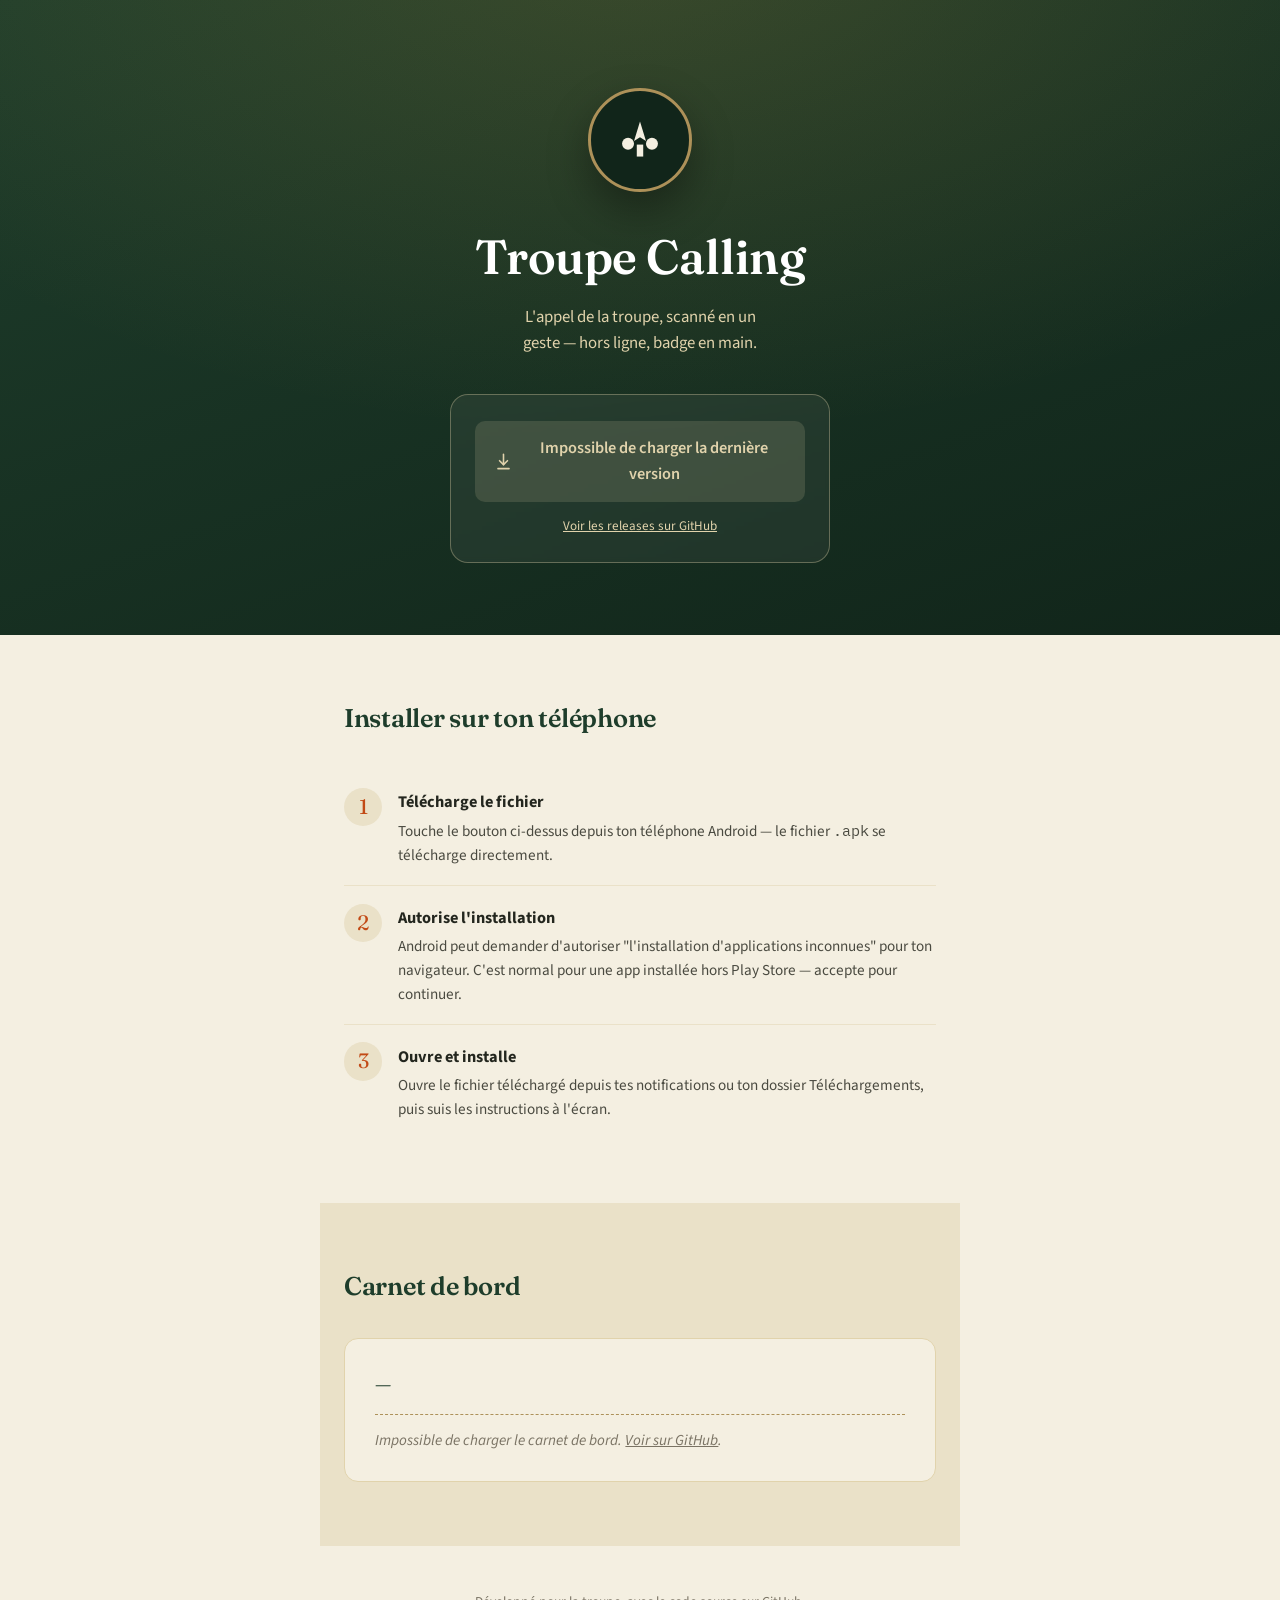
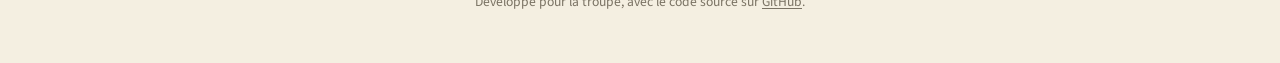
==== docs/index.html @ ce19d6de "Ajout page téléchargement" ====
<!DOCTYPE html>
<html lang="fr">
<head>
<meta charset="UTF-8" />
<meta name="viewport" content="width=device-width, initial-scale=1.0" />
<title>Troupe Calling — installer l'application</title>
<meta name="description" content="Téléchargez Troupe Calling, l'application de présence par QR code pour votre troupe scoute." />
<link rel="preconnect" href="https://fonts.googleapis.com">
<link rel="preconnect" href="https://fonts.gstatic.com" crossorigin>
<link href="https://fonts.googleapis.com/css2?family=Fraunces:ital,opsz,wght@0,9..144,500;0,9..144,600;1,9..144,500&family=Source+Sans+3:wght@400;600;700&family=IBM+Plex+Mono:wght@400;500&display=swap" rel="stylesheet">
<style>
  :root{
    --forest:#1E3D2B;
    --forest-dark:#11251A;
    --parchment:#F4EFE1;
    --parchment-deep:#EAE1C8;
    --khaki:#AD9159;
    --khaki-light:#E1D3AC;
    --ember:#C24A16;
    --ember-dark:#9C3A10;
    --gold:#C79A3D;
    --ink:#23261E;
  }
  *{box-sizing:border-box;}
  html{scroll-behavior:smooth;}
  body{
    margin:0;
    background:var(--parchment);
    color:var(--ink);
    font-family:'Source Sans 3', -apple-system, sans-serif;
    line-height:1.55;
  }
  h1,h2,.display{
    font-family:'Fraunces', Georgia, serif;
    font-weight:600;
    letter-spacing:-0.01em;
  }
  .mono{
    font-family:'IBM Plex Mono', monospace;
  }
  a{color:inherit;}

  /* ---------- HERO ---------- */
  .hero{
    background:
      radial-gradient(ellipse 900px 500px at 50% -10%, rgba(199,154,61,0.18), transparent),
      linear-gradient(160deg, var(--forest) 0%, var(--forest-dark) 100%);
    color:var(--parchment);
    padding:5.5rem 1.5rem 4.5rem;
    text-align:center;
  }
  .badge{
    width:104px;
    height:104px;
    margin:0 auto 1.75rem;
    border-radius:50%;
    background:var(--forest-dark);
    border:3px solid var(--khaki);
    display:flex;
    align-items:center;
    justify-content:center;
    box-shadow:0 18px 40px rgba(0,0,0,0.35);
  }
  .badge svg{width:46px;height:46px;}
  .hero h1{
    font-size:clamp(2.1rem, 5vw, 3rem);
    margin:0 0 0.6rem;
    color:#fff;
  }
  .hero .tagline{
    font-size:1.05rem;
    color:var(--khaki-light);
    max-width:32ch;
    margin:0 auto 2.4rem;
  }

  .download-card{
    max-width:380px;
    margin:0 auto;
    background:rgba(244,239,225,0.06);
    border:1px solid rgba(225,211,172,0.35);
    border-radius:18px;
    padding:1.6rem 1.5rem;
    backdrop-filter:blur(2px);
  }
  .btn-download{
    display:flex;
    align-items:center;
    justify-content:center;
    gap:0.6rem;
    width:100%;
    background:var(--ember);
    color:#fff;
    border:none;
    padding:0.95rem 1.2rem;
    border-radius:10px;
    font-size:1.02rem;
    font-weight:600;
    text-decoration:none;
    box-shadow:0 10px 24px rgba(194,74,22,0.35);
    transition:background 0.15s ease, transform 0.1s ease;
  }
  .btn-download:hover{background:var(--ember-dark);}
  .btn-download:active{transform:translateY(1px);}
  .btn-download svg{width:19px;height:19px;flex-shrink:0;}
  .btn-download.disabled{
    background:rgba(225,211,172,0.15);
    color:var(--khaki-light);
    box-shadow:none;
    pointer-events:none;
  }
  .dl-meta{
    margin-top:0.85rem;
    font-size:0.82rem;
    color:var(--khaki-light);
    display:flex;
    justify-content:center;
    gap:0.55rem;
    flex-wrap:wrap;
  }
  .dl-meta span:not(:last-child)::after{content:"·"; margin-left:0.55rem; opacity:0.6;}
  .status-msg{
    font-size:0.9rem;
    color:var(--khaki-light);
    padding:0.4rem 0;
  }

  /* ---------- INSTALL STEPS ---------- */
  .section{
    max-width:640px;
    margin:0 auto;
    padding:4rem 1.5rem;
  }
  .section h2{
    font-size:1.6rem;
    margin:0 0 2rem;
    color:var(--forest);
  }
  .steps{
    list-style:none;
    margin:0;
    padding:0;
    counter-reset:step;
  }
  .steps li{
    counter-increment:step;
    display:grid;
    grid-template-columns:2.4rem 1fr;
    gap:1rem;
    padding:1.1rem 0;
    border-bottom:1px solid var(--parchment-deep);
  }
  .steps li:last-child{border-bottom:none;}
  .steps li::before{
    content:counter(step);
    font-family:'Fraunces', serif;
    font-size:1.3rem;
    color:var(--ember);
    background:var(--parchment-deep);
    width:2.4rem;
    height:2.4rem;
    border-radius:50%;
    display:flex;
    align-items:center;
    justify-content:center;
  }
  .steps h3{
    margin:0.15rem 0 0.25rem;
    font-size:1.02rem;
    font-family:'Source Sans 3', sans-serif;
    font-weight:700;
  }
  .steps p{margin:0; color:#4a4a40; font-size:0.95rem;}

  /* ---------- LOGBOOK ---------- */
  .logbook-section{background:var(--parchment-deep);}
  .logbook{
    background:var(--parchment);
    border:1px solid var(--khaki-light);
    border-radius:14px;
    padding:1.8rem 1.9rem;
  }
  .logbook-header{
    display:flex;
    justify-content:space-between;
    align-items:baseline;
    flex-wrap:wrap;
    gap:0.5rem;
    margin-bottom:0.9rem;
    padding-bottom:0.9rem;
    border-bottom:1px dashed var(--khaki);
  }
  .logbook-header .tag{
    font-family:'Fraunces', serif;
    font-style:italic;
    font-size:1.25rem;
    color:var(--forest);
  }
  .logbook-header .date{
    font-size:0.8rem;
    color:#7a7364;
  }
  .logbook-body{
    white-space:pre-wrap;
    font-size:0.95rem;
    color:#3a3830;
  }
  .logbook-empty{color:#7a7364; font-style:italic;}

  footer{
    text-align:center;
    padding:2.8rem 1.5rem 3.2rem;
    font-size:0.85rem;
    color:#7a7364;
  }
  footer a{text-decoration:underline; text-underline-offset:2px;}

  @media (max-width:480px){
    .hero{padding:4rem 1.25rem 3.5rem;}
    .section{padding:3rem 1.25rem;}
  }
</style>
</head>
<body>

<section class="hero">
  <div class="badge">
    <svg viewBox="0 0 100 100" fill="none" xmlns="http://www.w3.org/2000/svg">
      <polygon points="50,10 63,52 50,44 37,52" fill="#F4EFE1"/>
      <circle cx="24" cy="58" r="13" fill="#F4EFE1"/>
      <circle cx="76" cy="58" r="13" fill="#F4EFE1"/>
      <rect x="43" y="60" width="14" height="26" fill="#F4EFE1"/>
    </svg>
  </div>
  <h1>Troupe Calling</h1>
  <p class="tagline">L'appel de la troupe, scanné en un geste — hors ligne, badge en main.</p>

  <div class="download-card">
    <a id="downloadBtn" class="btn-download disabled" href="#">
      <svg viewBox="0 0 24 24" fill="none" stroke="currentColor" stroke-width="2" stroke-linecap="round" stroke-linejoin="round"><path d="M12 3v13"/><path d="m7 11 5 5 5-5"/><path d="M5 21h14"/></svg>
      <span id="downloadLabel">Recherche de la dernière version…</span>
    </a>
    <div class="dl-meta" id="dlMeta"></div>
  </div>
</section>

<section class="section">
  <h2>Installer sur ton téléphone</h2>
  <ul class="steps">
    <li>
      <div>
        <h3>Télécharge le fichier</h3>
        <p>Touche le bouton ci-dessus depuis ton téléphone Android — le fichier <span class="mono">.apk</span> se télécharge directement.</p>
      </div>
    </li>
    <li>
      <div>
        <h3>Autorise l'installation</h3>
        <p>Android peut demander d'autoriser "l'installation d'applications inconnues" pour ton navigateur. C'est normal pour une app installée hors Play Store — accepte pour continuer.</p>
      </div>
    </li>
    <li>
      <div>
        <h3>Ouvre et installe</h3>
        <p>Ouvre le fichier téléchargé depuis tes notifications ou ton dossier Téléchargements, puis suis les instructions à l'écran.</p>
      </div>
    </li>
  </ul>
</section>

<section class="section logbook-section">
  <h2>Carnet de bord</h2>
  <div class="logbook">
    <div class="logbook-header">
      <span class="tag mono" id="logVersion">—</span>
      <span class="date" id="logDate"></span>
    </div>
    <div class="logbook-body" id="logBody">Chargement des notes de version…</div>
  </div>
</section>

<footer>
  Développé pour la troupe, avec le code source sur
  <a href="https://github.com/Yunki0/Troupe-Calling" target="_blank" rel="noopener">GitHub</a>.
</footer>

<script>
const REPO = 'Yunki0/Troupe-Calling';

function formatBytes(bytes) {
  if (!bytes) return '';
  const mb = bytes / (1024 * 1024);
  return mb >= 1 ? mb.toFixed(1).replace(/\.0$/, '') + ' Mo' : Math.round(bytes / 1024) + ' Ko';
}

function formatDate(iso) {
  if (!iso) return '';
  return new Date(iso).toLocaleDateString('fr-FR', { day: 'numeric', month: 'long', year: 'numeric' });
}

async function loadRelease() {
  const btn = document.getElementById('downloadBtn');
  const label = document.getElementById('downloadLabel');
  const meta = document.getElementById('dlMeta');
  const logVersion = document.getElementById('logVersion');
  const logDate = document.getElementById('logDate');
  const logBody = document.getElementById('logBody');

  try {
    const res = await fetch(`https://api.github.com/repos/${REPO}/releases/latest`);

    if (res.status === 404) {
      label.textContent = 'Aucune version publiée pour le moment';
      logBody.innerHTML = '<span class="logbook-empty">Rien au carnet pour l\'instant — la première version arrive bientôt.</span>';
      return;
    }
    if (!res.ok) throw new Error('request failed');

    const release = await res.json();
    const apkAsset = (release.assets || []).find(a => a.name.toLowerCase().endsWith('.apk'));

    if (!apkAsset) {
      label.textContent = 'Version publiée sans fichier .apk';
      meta.innerHTML = `<span><a href="https://github.com/${REPO}/releases" target="_blank" rel="noopener">Voir sur GitHub</a></span>`;
    } else {
      btn.href = apkAsset.browser_download_url;
      btn.classList.remove('disabled');
      btn.setAttribute('download', apkAsset.name);
      label.textContent = `Télécharger ${release.tag_name}`;
      meta.innerHTML = `<span>${formatBytes(apkAsset.size)}</span><span>Android</span><span>${formatDate(release.published_at)}</span>`;
    }

    logVersion.textContent = release.tag_name || '—';
    logDate.textContent = formatDate(release.published_at);
    logBody.textContent = release.body && release.body.trim()
      ? release.body.trim()
      : 'Pas de notes de version détaillées pour cette publication.';

  } catch (err) {
    label.textContent = 'Impossible de charger la dernière version';
    meta.innerHTML = `<span><a href="https://github.com/${REPO}/releases" target="_blank" rel="noopener">Voir les releases sur GitHub</a></span>`;
    logBody.innerHTML = `<span class="logbook-empty">Impossible de charger le carnet de bord. <a href="https://github.com/${REPO}/releases" target="_blank" rel="noopener">Voir sur GitHub</a>.</span>`;
  }
}

loadRelease();
</script>

</body>
</html>
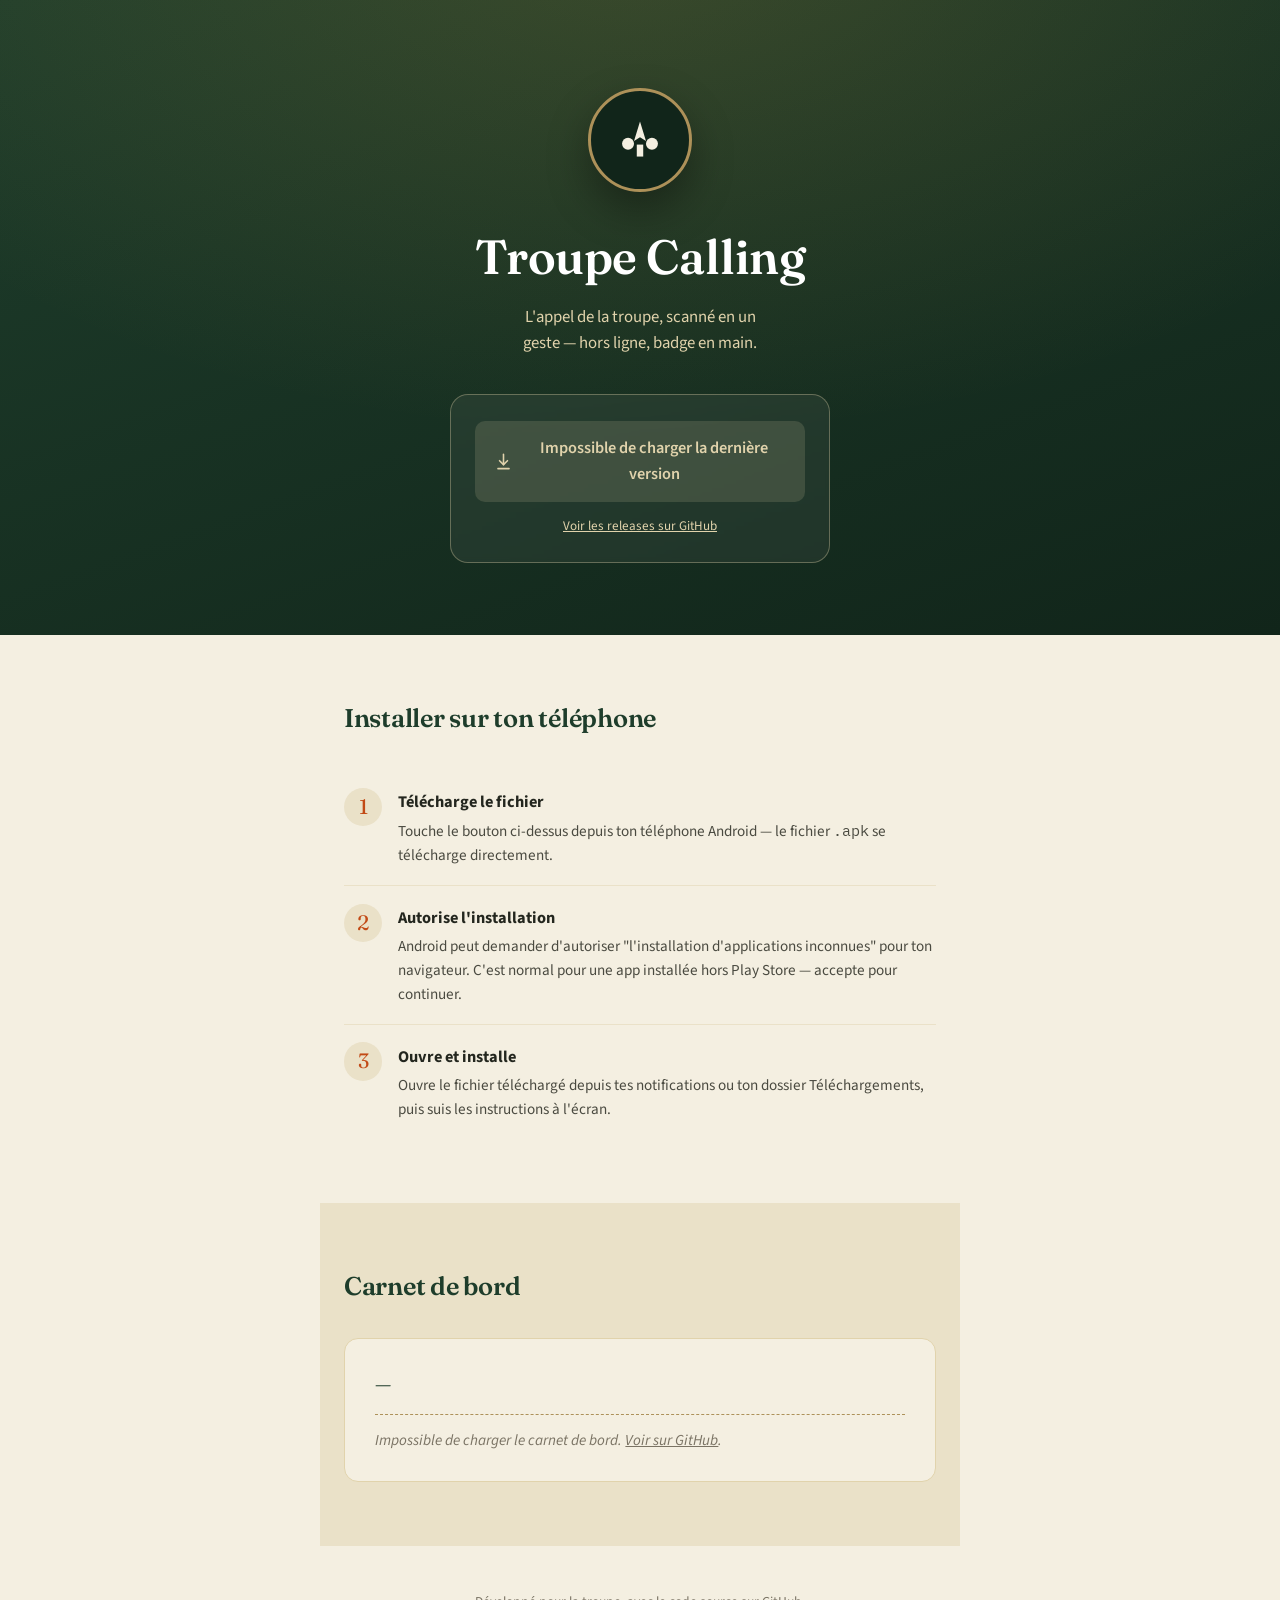
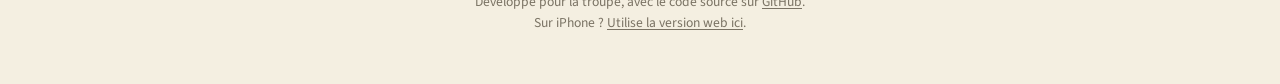
==== commit 586aefe6: "New Features" ====
--- a/docs/index.html
+++ b/docs/index.html
@@ -282,6 +282,8 @@
 <footer>
   Développé pour la troupe, avec le code source sur
   <a href="https://github.com/Yunki0/Troupe-Calling" target="_blank" rel="noopener">GitHub</a>.
+  <br />
+  Sur iPhone ? <a href="./scan/">Utilise la version web ici</a>.
 </footer>
 
 <script>
